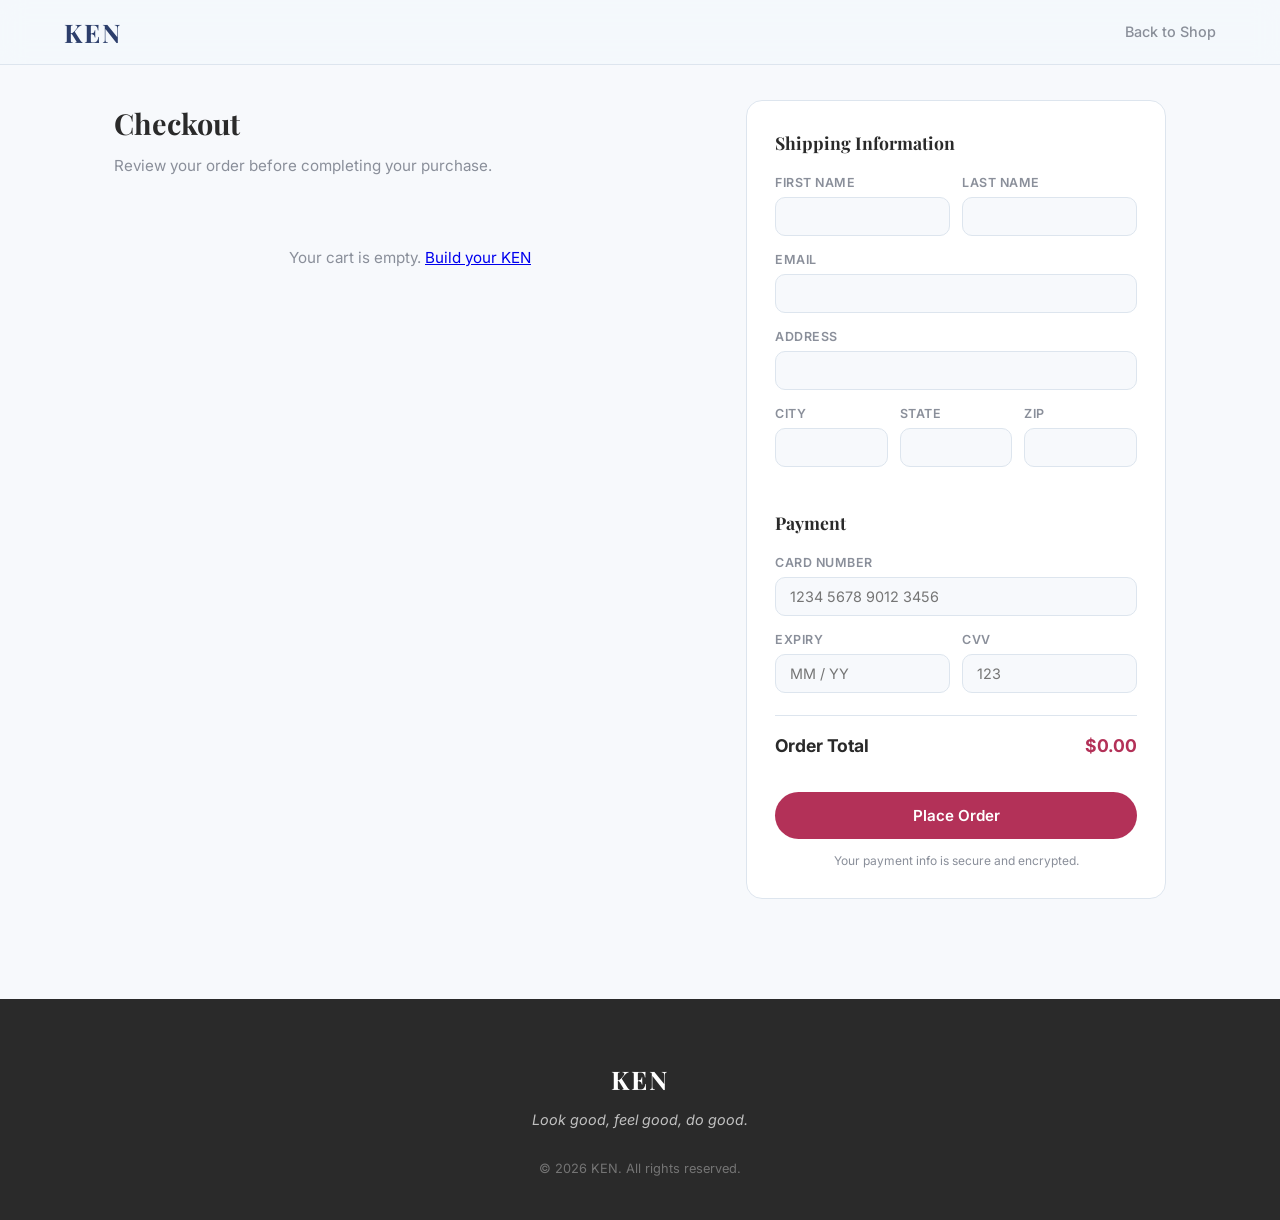
==== checkout.html @ da059046 "Initial ken website" ====
<!DOCTYPE html>
<html lang="en">
<head>
  <meta charset="UTF-8">
  <meta name="viewport" content="width=device-width, initial-scale=1.0">
  <title>Checkout — KEN</title>
  <link rel="stylesheet" href="styles.css">
  <link rel="stylesheet" href="checkout.css">
  <link rel="preconnect" href="https://fonts.googleapis.com">
  <link href="https://fonts.googleapis.com/css2?family=Inter:wght@300;400;500;600;700;800&family=Playfair+Display:wght@600;700&display=swap" rel="stylesheet">
</head>
<body>

  <!-- SVG Icon Definitions -->
  <svg xmlns="http://www.w3.org/2000/svg" style="display:none">
    <symbol id="icon-spritz" viewBox="0 0 24 24" fill="none" stroke="currentColor" stroke-width="1.8" stroke-linecap="round" stroke-linejoin="round">
      <path d="M12 2v4"/><rect x="9" y="6" width="6" height="3" rx="1"/><path d="M10 9v1a2 2 0 0 0-2 2v7a3 3 0 0 0 3 3h2a3 3 0 0 0 3-3v-7a2 2 0 0 0-2-2V9"/><path d="M7 3l2 2"/><path d="M17 3l-2 2"/>
    </symbol>
    <symbol id="icon-applicator" viewBox="0 0 24 24" fill="none" stroke="currentColor" stroke-width="1.8" stroke-linecap="round" stroke-linejoin="round">
      <path d="M12 14v6"/><rect x="10" y="20" width="4" height="2" rx="1"/><path d="M12 14v-2"/><ellipse cx="12" cy="7" rx="2.5" ry="5"/><path d="M9.5 6a5 5 0 0 1 5 0"/><path d="M9.5 9a5 5 0 0 1 5 0"/>
    </symbol>
    <symbol id="icon-pump" viewBox="0 0 24 24" fill="none" stroke="currentColor" stroke-width="1.8" stroke-linecap="round" stroke-linejoin="round">
      <path d="M12 2v3"/><path d="M10 5h4"/><path d="M12 5v3"/><rect x="8" y="8" width="8" height="3" rx="1"/><path d="M9 11v2a1 1 0 0 0-1 1v5a4 4 0 0 0 4 4h0a4 4 0 0 0 4-4v-5a1 1 0 0 0-1-1v-2"/>
    </symbol>
    <symbol id="icon-stick" viewBox="0 0 24 24" fill="none" stroke="currentColor" stroke-width="1.8" stroke-linecap="round" stroke-linejoin="round">
      <path d="M9 2h6v3l-1 1h-4l-1-1V2z"/><rect x="9" y="6" width="6" height="10" rx="1"/><path d="M9 16l-1 1v3a2 2 0 0 0 2 2h4a2 2 0 0 0 2-2v-3l-1-1"/><path d="M9 10h6"/>
    </symbol>
    <symbol id="icon-spoolie" viewBox="0 0 24 24" fill="none" stroke="currentColor" stroke-width="1.8" stroke-linecap="round" stroke-linejoin="round">
      <path d="M12 12v8"/><rect x="10" y="20" width="4" height="2" rx="1"/><ellipse cx="12" cy="6" rx="3" ry="5"/><path d="M10 4l4 4"/><path d="M10 6l4 4"/><path d="M10 8l3 3"/><path d="M14 4l-4 4"/><path d="M14 6l-4 4"/>
    </symbol>
    <symbol id="icon-pod" viewBox="0 0 24 24" fill="none" stroke="currentColor" stroke-width="1.8" stroke-linecap="round" stroke-linejoin="round">
      <rect x="6" y="4" width="12" height="16" rx="3"/><path d="M6 10h12"/><path d="M10 4v6"/><circle cx="15" cy="7" r="0.8" fill="currentColor" stroke="none"/>
    </symbol>
  </svg>

  <!-- Navigation -->
  <nav class="navbar">
    <div class="nav-container">
      <a href="index.html" class="logo">KEN</a>
      <ul class="nav-links">
        <li><a href="index.html">Back to Shop</a></li>
      </ul>
    </div>
  </nav>

  <main class="checkout-page">
    <div class="checkout-layout">

      <!-- Left: Order Review -->
      <div class="checkout-items">
        <h2 class="section-title" style="text-align:left;font-size:1.8rem;">Checkout</h2>
        <p class="checkout-subtitle">Review your order before completing your purchase.</p>

        <div class="checkout-cart" id="checkout-cart">
          <p class="cart-empty">Your cart is empty. <a href="index.html#build">Build your KEN</a></p>
        </div>
      </div>

      <!-- Right: Payment Form -->
      <div class="checkout-form-wrap">
        <div class="checkout-form-card">
          <h3>Shipping Information</h3>
          <form id="checkout-form">
            <div class="form-row">
              <div class="form-group">
                <label for="first-name">First Name</label>
                <input type="text" id="first-name" required>
              </div>
              <div class="form-group">
                <label for="last-name">Last Name</label>
                <input type="text" id="last-name" required>
              </div>
            </div>
            <div class="form-group">
              <label for="email">Email</label>
              <input type="email" id="email" required>
            </div>
            <div class="form-group">
              <label for="address">Address</label>
              <input type="text" id="address" required>
            </div>
            <div class="form-row">
              <div class="form-group">
                <label for="city">City</label>
                <input type="text" id="city" required>
              </div>
              <div class="form-group">
                <label for="state">State</label>
                <input type="text" id="state" required>
              </div>
              <div class="form-group">
                <label for="zip">Zip</label>
                <input type="text" id="zip" required>
              </div>
            </div>

            <h3 style="margin-top:28px;">Payment</h3>
            <div class="form-group">
              <label for="card-number">Card Number</label>
              <input type="text" id="card-number" placeholder="1234 5678 9012 3456" required>
            </div>
            <div class="form-row">
              <div class="form-group">
                <label for="expiry">Expiry</label>
                <input type="text" id="expiry" placeholder="MM / YY" required>
              </div>
              <div class="form-group">
                <label for="cvv">CVV</label>
                <input type="text" id="cvv" placeholder="123" required>
              </div>
            </div>

            <div class="checkout-total-bar">
              <span>Order Total</span>
              <span class="checkout-total" id="checkout-total">$0.00</span>
            </div>

            <button type="submit" class="btn btn-pink btn-full">Place Order</button>
            <p class="checkout-secure">Your payment info is secure and encrypted.</p>
          </form>
        </div>
      </div>
    </div>
  </main>

  <!-- Order Confirmation Overlay -->
  <div class="confirm-overlay" id="confirm-overlay">
    <div class="confirm-card">
      <div class="confirm-check">
        <svg width="48" height="48" viewBox="0 0 24 24" fill="none" stroke="#2c3e6b" stroke-width="2.5" stroke-linecap="round" stroke-linejoin="round">
          <path d="M20 6L9 17l-5-5"/>
        </svg>
      </div>
      <h2>Order Confirmed!</h2>
      <p>Thank you for your purchase. Your custom KEN is on its way.</p>
      <a href="index.html" class="btn btn-pink">Back to Home</a>
    </div>
  </div>

  <!-- Footer -->
  <footer class="footer">
    <div class="footer-content">
      <div class="footer-brand">
        <span class="logo">KEN</span>
        <p>Look good, feel good, do good.</p>
      </div>
      <p class="footer-copy">&copy; 2026 KEN. All rights reserved.</p>
    </div>
  </footer>

  <script src="checkout.js"></script>
</body>
</html>
---- styles.css ----
/* ===== Reset & Base ===== */
*, *::before, *::after {
  margin: 0;
  padding: 0;
  box-sizing: border-box;
}

:root {
  --color-bg: #f7f9fc;
  --color-surface: #ffffff;
  --color-text: #2a2a2a;
  --color-text-muted: #8a8f9a;
  --color-pink: #2c3e6b;
  --color-pink-light: #eaf0f7;
  --color-pink-hover: #243356;
  --color-blue: #b4d5ed;
  --color-blue-dark: #2c3e6b;
  --color-blue-light: #e6eff7;
  --color-border: #dde5ee;
  --color-rose: #b33158;
  --color-rose-light: #fceef2;
  --color-gradient: linear-gradient(135deg, #2c3e6b, #b4d5ed);
  --radius: 16px;
  --radius-sm: 10px;
  --shadow-sm: 0 1px 3px rgba(27, 42, 74, 0.08);
  --shadow-md: 0 4px 20px rgba(27, 42, 74, 0.12);
  --shadow-lg: 0 8px 32px rgba(27, 42, 74, 0.16);
  --font-body: 'Inter', -apple-system, sans-serif;
  --font-display: 'Playfair Display', Georgia, serif;
}

html {
  scroll-behavior: smooth;
}

body {
  font-family: var(--font-body);
  background: var(--color-bg);
  color: var(--color-text);
  line-height: 1.6;
  -webkit-font-smoothing: antialiased;
}

/* ===== Navbar ===== */
.navbar {
  position: fixed;
  top: 0;
  left: 0;
  right: 0;
  z-index: 100;
  background: rgba(244, 248, 252, 0.85);
  backdrop-filter: blur(12px);
  border-bottom: 1px solid var(--color-border);
}

.nav-container {
  max-width: 1200px;
  margin: 0 auto;
  padding: 0 24px;
  height: 64px;
  display: flex;
  align-items: center;
  justify-content: space-between;
}

.logo {
  font-family: var(--font-display);
  font-size: 1.6rem;
  font-weight: 700;
  color: #2c3e6b;
  text-decoration: none;
  letter-spacing: 2px;
}

.nav-links {
  list-style: none;
  display: flex;
  gap: 32px;
}

.nav-links a {
  text-decoration: none;
  color: var(--color-text-muted);
  font-size: 0.9rem;
  font-weight: 500;
  transition: color 0.2s;
}

.nav-links a:hover {
  color: var(--color-rose);
}

.nav-cta {
  background: var(--color-rose);
  color: white;
  text-decoration: none;
  padding: 8px 20px;
  border-radius: 100px;
  font-size: 0.85rem;
  font-weight: 600;
  transition: opacity 0.2s;
}

.nav-cta:hover {
  opacity: 0.9;
}

/* ===== Hero ===== */
.hero {
  min-height: 100vh;
  display: flex;
  align-items: center;
  justify-content: center;
  padding: 100px 24px 60px;
  max-width: 1200px;
  margin: 0 auto;
  gap: 60px;
}

.hero-content {
  flex: 1;
  max-width: 540px;
}

.hero-tagline {
  font-size: 0.85rem;
  font-weight: 600;
  text-transform: uppercase;
  letter-spacing: 3px;
  color: var(--color-rose);
  margin-bottom: 16px;
}

.hero-title {
  font-family: var(--font-display);
  font-size: 4rem;
  font-weight: 700;
  line-height: 1.1;
  margin-bottom: 20px;
}

.brand-accent {
  color: #2c3e6b;
}

.hero-subtitle {
  font-size: 1.15rem;
  color: var(--color-text-muted);
  line-height: 1.7;
  margin-bottom: 16px;
  max-width: 460px;
}

.hero-motto {
  font-family: var(--font-display);
  font-size: 1.1rem;
  font-style: italic;
  color: var(--color-rose);
  margin-bottom: 32px;
}

.btn {
  display: inline-block;
  padding: 14px 32px;
  border-radius: 100px;
  font-size: 0.95rem;
  font-weight: 600;
  text-decoration: none;
  cursor: pointer;
  border: none;
  transition: all 0.2s;
  font-family: var(--font-body);
}

.btn-primary {
  background: var(--color-gradient);
  color: white;
}

.btn-primary:hover {
  opacity: 0.9;
  transform: translateY(-1px);
  box-shadow: var(--shadow-md);
}

.btn-pink {
  background: var(--color-rose);
  color: white;
}

.btn-pink:hover {
  background: #d4627e;
  transform: translateY(-1px);
  box-shadow: 0 4px 20px rgba(224, 115, 142, 0.3);
}

.btn-full {
  width: 100%;
  text-align: center;
}

/* Hero product visual — Interactive Explorer */
.hero-visual {
  flex: 1;
  display: flex;
  justify-content: center;
  align-items: center;
}

.product-explorer {
  position: relative;
  width: 360px;
  height: 360px;
  cursor: pointer;
}

/* Rotating rings */
.explorer-ring {
  position: absolute;
  top: 50%;
  left: 50%;
  width: 280px;
  height: 280px;
  transform: translate(-50%, -50%);
  border: 1.5px solid rgba(44, 62, 107, 0.12);
  border-radius: 50%;
  animation: spin-ring 30s linear infinite;
}

.explorer-ring.ring-2 {
  width: 320px;
  height: 320px;
  border: 1px dashed rgba(224, 115, 142, 0.2);
  animation: spin-ring 45s linear infinite reverse;
}

@keyframes spin-ring {
  from { transform: translate(-50%, -50%) rotate(0deg); }
  to { transform: translate(-50%, -50%) rotate(360deg); }
}

/* Center core */
.explorer-core {
  position: absolute;
  top: 50%;
  left: 50%;
  transform: translate(-50%, -50%);
  width: 90px;
  height: 90px;
  background: #2c3e6b;
  border-radius: 50%;
  display: flex;
  align-items: center;
  justify-content: center;
  color: white;
  font-family: var(--font-display);
  font-weight: 700;
  font-size: 1.1rem;
  letter-spacing: 3px;
  z-index: 10;
  box-shadow: 0 0 0 6px rgba(44, 62, 107, 0.1), 0 8px 30px rgba(44, 62, 107, 0.25);
  transition: transform 0.3s, box-shadow 0.3s;
}

.explorer-core:hover {
  transform: translate(-50%, -50%) scale(1.08);
  box-shadow: 0 0 0 8px rgba(224, 115, 142, 0.15), 0 12px 40px rgba(44, 62, 107, 0.3);
}

/* Orbiting modules */
.orbit-module {
  position: absolute;
  width: 54px;
  height: 54px;
  border-radius: 50%;
  background: var(--color-rose-light);
  border: 2px solid var(--color-rose);
  display: flex;
  align-items: center;
  justify-content: center;
  color: var(--color-rose);
  z-index: 5;
  cursor: pointer;
  transition: all 0.3s cubic-bezier(0.16, 1, 0.3, 1);
  box-shadow: 0 2px 8px rgba(0,0,0,0.06);
}

.orbit-module svg {
  width: 26px;
  height: 26px;
}

.orbit-module:hover {
  transform: scale(1.3) !important;
  background: #2c3e6b;
  border-color: #2c3e6b;
  color: white;
  box-shadow: 0 0 0 4px rgba(44, 62, 107, 0.15), 0 8px 24px rgba(44, 62, 107, 0.25);
  z-index: 20;
}

.orbit-module.popped {
  animation: pop-bounce 0.5s cubic-bezier(0.16, 1, 0.3, 1);
}

@keyframes pop-bounce {
  0% { transform: scale(1); }
  40% { transform: scale(1.4); }
  70% { transform: scale(0.95); }
  100% { transform: scale(1); }
}

/* Tooltip */
.module-tooltip {
  position: absolute;
  background: #2c3e6b;
  color: white;
  padding: 6px 14px;
  border-radius: 100px;
  font-size: 0.78rem;
  font-weight: 600;
  white-space: nowrap;
  pointer-events: none;
  opacity: 0;
  transform: translateX(-50%) translateY(8px);
  transition: opacity 0.2s, transform 0.2s;
  z-index: 30;
  letter-spacing: 0.3px;
}

.module-tooltip.visible {
  opacity: 1;
  transform: translateX(-50%) translateY(0);
}

/* Connector lines from core to modules */
.orbit-connector {
  position: absolute;
  top: 50%;
  left: 50%;
  height: 1px;
  background: linear-gradient(90deg, rgba(44,62,107,0.15), rgba(224,115,142,0.15));
  transform-origin: 0 0;
  z-index: 1;
  pointer-events: none;
}

/* ===== How It Works ===== */
.how-it-works {
  padding: 100px 24px;
  max-width: 1000px;
  margin: 0 auto;
}

.section-title {
  font-family: var(--font-display);
  font-size: 2.4rem;
  text-align: center;
  margin-bottom: 8px;
}

.section-subtitle {
  text-align: center;
  color: var(--color-text-muted);
  font-size: 1.05rem;
  margin-bottom: 56px;
}

.steps {
  display: grid;
  grid-template-columns: repeat(3, 1fr);
  gap: 40px;
}

.step {
  text-align: center;
  padding: 32px 20px;
}

.step-number {
  width: 48px;
  height: 48px;
  border-radius: 50%;
  background: var(--color-gradient);
  color: white;
  display: inline-flex;
  align-items: center;
  justify-content: center;
  font-weight: 700;
  font-size: 1.1rem;
  margin-bottom: 20px;
}

.step:nth-child(2) .step-number {
  background: var(--color-rose);
}

.step h3 {
  font-size: 1.1rem;
  font-weight: 600;
  margin-bottom: 10px;
}

.step p {
  color: var(--color-text-muted);
  font-size: 0.95rem;
  line-height: 1.6;
}

/* ===== Module Showcase ===== */
.modules-showcase {
  padding: 100px 24px;
  max-width: 1100px;
  margin: 0 auto;
}

.module-grid {
  display: grid;
  grid-template-columns: repeat(3, 1fr);
  gap: 24px;
}

.module-card {
  background: var(--color-surface);
  border: 1px solid var(--color-border);
  border-radius: var(--radius);
  padding: 32px 24px;
  text-align: center;
  transition: transform 0.2s, box-shadow 0.2s;
}

.module-card:hover {
  transform: translateY(-4px);
  box-shadow: var(--shadow-md);
  border-color: var(--color-rose);
}

.module-card:nth-child(even) {
  border-top: 3px solid var(--color-rose-light);
}

.module-card:nth-child(odd) {
  border-top: 3px solid var(--color-blue-light);
}

.module-icon {
  margin-bottom: 16px;
  color: #2c3e6b;
}

.module-icon svg {
  width: 36px;
  height: 36px;
}

.module-card h3 {
  font-size: 1.05rem;
  font-weight: 600;
  margin-bottom: 8px;
}

.module-card p {
  color: var(--color-text-muted);
  font-size: 0.9rem;
  line-height: 1.6;
}

/* ===== Customizer (Drag & Drop) ===== */
.customizer {
  padding: 100px 24px;
  max-width: 1200px;
  margin: 0 auto;
}

.customizer-layout {
  display: grid;
  grid-template-columns: 280px 1fr 300px;
  gap: 32px;
  margin-top: 20px;
  align-items: start;
}

/* Left: Draggable module tray */
.module-tray {
  display: flex;
  flex-direction: column;
  gap: 10px;
}

.module-tray h3 {
  font-family: var(--font-display);
  font-size: 1.1rem;
  margin-bottom: 8px;
  color: var(--color-text);
}

.drag-module {
  display: flex;
  align-items: center;
  gap: 12px;
  padding: 14px 16px;
  background: var(--color-surface);
  border: 2px solid var(--color-border);
  border-radius: var(--radius-sm);
  cursor: grab;
  transition: all 0.2s;
  user-select: none;
}

.drag-module:active {
  cursor: grabbing;
}

.drag-module:hover {
  border-color: var(--color-rose);
  box-shadow: var(--shadow-sm);
}


.drag-module .drag-icon {
  flex-shrink: 0;
  color: #2c3e6b;
  display: flex;
  align-items: center;
  justify-content: center;
}

.drag-module .drag-icon svg {
  width: 22px;
  height: 22px;
}

.drag-module .drag-info {
  flex: 1;
  min-width: 0;
}

.drag-module .drag-info h4 {
  font-size: 0.85rem;
  font-weight: 600;
  margin-bottom: 1px;
}

.drag-module .drag-info span {
  font-size: 0.75rem;
  color: var(--color-text-muted);
}

.drag-module .drag-handle {
  color: var(--color-text-muted);
  font-size: 0.8rem;
  flex-shrink: 0;
}

/* Center: Product diagram */
.product-diagram {
  display: flex;
  flex-direction: column;
  align-items: center;
}

.product-diagram h3 {
  font-family: var(--font-display);
  font-size: 1.1rem;
  margin-bottom: 16px;
  text-align: center;
}

.diagram-hint {
  font-size: 0.8rem;
  color: var(--color-text-muted);
  margin-bottom: 20px;
  text-align: center;
}

.product-body {
  position: relative;
  width: 260px;
  display: flex;
  flex-direction: column;
  align-items: center;
}

/* Keychain ring */
.keychain-ring {
  width: 40px;
  height: 28px;
  border: 3px solid var(--color-rose);
  border-radius: 50%;
  margin-bottom: -6px;
  z-index: 1;
}

/* The KEN body */
.ken-body {
  width: 140px;
  background: #2c3e6b;
  border-radius: 70px 70px 24px 24px;
  display: flex;
  flex-direction: column;
  align-items: center;
  padding: 28px 10px 20px;
  gap: 8px;
  box-shadow: 0 8px 32px rgba(27, 42, 74, 0.25), inset 0 1px 0 rgba(255,255,255,0.3);
  position: relative;
}

.ken-body-label {
  font-family: var(--font-display);
  font-weight: 700;
  font-size: 1rem;
  color: white;
  letter-spacing: 3px;
  margin-bottom: 8px;
  text-shadow: 0 1px 4px rgba(0,0,0,0.2);
}

/* Drop slots on the product */
.drop-slot {
  width: 100px;
  height: 60px;
  border: 2px dashed rgba(255,255,255,0.5);
  border-radius: 12px;
  display: flex;
  align-items: center;
  justify-content: center;
  transition: all 0.25s;
  background: rgba(255,255,255,0.1);
  position: relative;
}

.drop-slot .slot-label {
  font-size: 0.65rem;
  color: rgba(255,255,255,0.6);
  text-transform: uppercase;
  letter-spacing: 1px;
  font-weight: 500;
}

.drop-slot.drag-over {
  border-color: white;
  background: rgba(255,255,255,0.25);
  transform: scale(1.05);
  box-shadow: 0 0 20px rgba(255,255,255,0.3);
}

.drop-slot.filled {
  border-style: solid;
  border-color: rgba(255,255,255,0.7);
  background: rgba(255,255,255,0.2);
  cursor: pointer;
}

.drop-slot.filled:hover {
  background: rgba(255, 50, 50, 0.2);
  border-color: rgba(255, 100, 100, 0.7);
}

.drop-slot.filled:hover .remove-hint {
  opacity: 1;
}

.slot-content {
  display: flex;
  align-items: center;
  gap: 5px;
  color: white;
  font-weight: 600;
  font-size: 0.72rem;
  white-space: nowrap;
}

.slot-content .slot-icon {
  width: 20px;
  height: 20px;
  flex-shrink: 0;
}

.remove-hint {
  position: absolute;
  top: -8px;
  right: -8px;
  width: 20px;
  height: 20px;
  background: #ff4757;
  color: white;
  border-radius: 50%;
  font-size: 0.7rem;
  display: flex;
  align-items: center;
  justify-content: center;
  opacity: 0;
  transition: opacity 0.2s;
  font-weight: 700;
}

/* "I already have a KEN" toggle */
.own-ken-toggle {
  display: flex;
  align-items: center;
  gap: 10px;
  cursor: pointer;
  padding: 10px 14px;
  background: var(--color-blue-light);
  border-radius: var(--radius-sm);
  margin-bottom: 16px;
  user-select: none;
  transition: background 0.2s;
}

.own-ken-toggle:hover {
  background: var(--color-pink-light);
}

.own-ken-toggle input {
  display: none;
}

.toggle-switch {
  width: 36px;
  height: 20px;
  background: var(--color-border);
  border-radius: 10px;
  position: relative;
  flex-shrink: 0;
  transition: background 0.2s;
}

.toggle-switch::after {
  content: '';
  position: absolute;
  top: 2px;
  left: 2px;
  width: 16px;
  height: 16px;
  border-radius: 50%;
  background: white;
  transition: transform 0.2s;
  box-shadow: 0 1px 3px rgba(0,0,0,0.15);
}

.own-ken-toggle input:checked + .toggle-switch {
  background: var(--color-rose);
}

.own-ken-toggle input:checked + .toggle-switch::after {
  transform: translateX(16px);
}

.toggle-text {
  font-size: 0.82rem;
  font-weight: 500;
  color: var(--color-text);
}

.core-line.hidden {
  text-decoration: line-through;
  opacity: 0.4;
}

/* Right: Order summary */
.order-summary {
  position: sticky;
  top: 88px;
  background: var(--color-surface);
  border: 1px solid var(--color-border);
  border-radius: var(--radius);
  padding: 28px;
  box-shadow: var(--shadow-sm);
}

.order-summary h3 {
  font-family: var(--font-display);
  font-size: 1.2rem;
  margin-bottom: 20px;
  text-align: center;
}

.summary {
  margin-bottom: 20px;
}

.summary-line {
  display: flex;
  justify-content: space-between;
  padding: 6px 0;
  font-size: 0.9rem;
  color: var(--color-text-muted);
}

.summary-modules .summary-line {
  font-size: 0.85rem;
}

.summary-divider {
  height: 1px;
  background: var(--color-border);
  margin: 12px 0;
}

.summary-total {
  display: flex;
  justify-content: space-between;
  font-size: 1.1rem;
  font-weight: 700;
}

.total-price {
  color: var(--color-rose);
}

.build-note {
  text-align: center;
  font-size: 0.8rem;
  color: var(--color-text-muted);
  margin-top: 12px;
}

.reset-btn {
  display: block;
  width: 100%;
  margin-top: 10px;
  padding: 10px;
  background: none;
  border: 1px solid var(--color-border);
  border-radius: 100px;
  font-size: 0.85rem;
  font-weight: 500;
  color: var(--color-text-muted);
  cursor: pointer;
  font-family: var(--font-body);
  transition: all 0.2s;
}

.reset-btn:hover {
  border-color: var(--color-rose);
  color: var(--color-rose);
}

/* Slot controls */
.slot-controls {
  display: flex;
  align-items: center;
  justify-content: center;
  gap: 16px;
  margin-top: 16px;
}

.slot-ctrl-btn {
  display: flex;
  align-items: center;
  gap: 6px;
  padding: 8px 14px;
  background: var(--color-surface);
  border: 1px solid var(--color-border);
  border-radius: 100px;
  cursor: pointer;
  font-family: var(--font-body);
  font-size: 0.78rem;
  font-weight: 500;
  color: var(--color-text-muted);
  transition: all 0.2s;
}

.slot-ctrl-btn:hover:not(:disabled) {
  border-color: var(--color-rose);
  color: var(--color-rose);
}

.slot-ctrl-btn:disabled {
  opacity: 0.35;
  cursor: not-allowed;
}

.slot-count-label {
  font-size: 0.8rem;
  color: var(--color-text-muted);
  font-weight: 500;
  min-width: 60px;
  text-align: center;
}

/* ===== Cart Button (Nav) ===== */
.cart-btn {
  position: relative;
  background: none;
  border: none;
  cursor: pointer;
  color: var(--color-text);
  padding: 6px;
  margin-left: 12px;
  transition: color 0.2s;
}

.cart-btn:hover {
  color: var(--color-rose);
}

.cart-count {
  position: absolute;
  top: -4px;
  right: -6px;
  background: var(--color-rose);
  color: white;
  font-size: 0.65rem;
  font-weight: 700;
  width: 18px;
  height: 18px;
  border-radius: 50%;
  display: flex;
  align-items: center;
  justify-content: center;
  opacity: 0;
  transition: opacity 0.2s;
}

.cart-count.visible {
  opacity: 1;
}

/* ===== Cart Panel ===== */
.cart-overlay {
  position: fixed;
  inset: 0;
  background: rgba(0,0,0,0.3);
  z-index: 300;
  opacity: 0;
  pointer-events: none;
  transition: opacity 0.3s;
}

.cart-overlay.open {
  opacity: 1;
  pointer-events: auto;
}

.cart-panel {
  position: fixed;
  top: 0;
  right: 0;
  bottom: 0;
  width: 380px;
  max-width: 90vw;
  background: var(--color-surface);
  z-index: 301;
  transform: translateX(100%);
  transition: transform 0.35s cubic-bezier(0.16, 1, 0.3, 1);
  display: flex;
  flex-direction: column;
  box-shadow: -4px 0 24px rgba(0,0,0,0.1);
}

.cart-panel.open {
  transform: translateX(0);
}

.cart-header {
  display: flex;
  align-items: center;
  justify-content: space-between;
  padding: 20px 24px;
  border-bottom: 1px solid var(--color-border);
}

.cart-header h3 {
  font-family: var(--font-display);
  font-size: 1.2rem;
}

.cart-close {
  background: none;
  border: none;
  font-size: 1.5rem;
  cursor: pointer;
  color: var(--color-text-muted);
  padding: 4px 8px;
  transition: color 0.2s;
}

.cart-close:hover {
  color: var(--color-text);
}

.cart-body {
  flex: 1;
  overflow-y: auto;
  padding: 24px;
}

.cart-empty {
  text-align: center;
  color: var(--color-text-muted);
  font-size: 0.95rem;
  padding: 40px 0;
}

.cart-item {
  display: flex;
  align-items: center;
  gap: 12px;
  padding: 14px 0;
  border-bottom: 1px solid var(--color-border);
}

.cart-item:last-child {
  border-bottom: none;
}

.cart-item-icon {
  width: 40px;
  height: 40px;
  border-radius: 50%;
  background: var(--color-blue-light);
  display: flex;
  align-items: center;
  justify-content: center;
  color: #2c3e6b;
  flex-shrink: 0;
}

.cart-item-icon svg {
  width: 20px;
  height: 20px;
}

.cart-item-info {
  flex: 1;
}

.cart-item-info h4 {
  font-size: 0.9rem;
  font-weight: 600;
  margin-bottom: 2px;
}

.cart-item-info span {
  font-size: 0.8rem;
  color: var(--color-text-muted);
}

.cart-item-price {
  font-weight: 600;
  font-size: 0.9rem;
  color: var(--color-text);
}

.cart-footer {
  padding: 20px 24px;
  border-top: 1px solid var(--color-border);
}

.cart-footer-total {
  display: flex;
  justify-content: space-between;
  font-size: 1.1rem;
  font-weight: 700;
  margin-bottom: 16px;
}

.cart-footer-total span:last-child {
  color: var(--color-rose);
}

/* Drag ghost */
.drag-ghost {
  position: fixed;
  pointer-events: none;
  z-index: 1000;
  opacity: 0.85;
  transform: rotate(3deg) scale(1.05);
}

/* ===== Footer ===== */
.footer {
  background: var(--color-text);
  color: rgba(255,255,255,0.7);
  padding: 60px 24px 40px;
  margin-top: 40px;
}

.footer-content {
  max-width: 1000px;
  margin: 0 auto;
  text-align: center;
}

.footer-brand .logo {
  color: white;
  display: block;
  margin-bottom: 8px;
}

.footer-brand p {
  font-style: italic;
  font-size: 0.9rem;
  margin-bottom: 28px;
}

.footer-links {
  display: flex;
  justify-content: center;
  gap: 32px;
  margin-bottom: 32px;
}

.footer-links a {
  color: rgba(255,255,255,0.6);
  text-decoration: none;
  font-size: 0.9rem;
  transition: color 0.2s;
}

.footer-links a:hover {
  color: white;
}

.footer-copy {
  font-size: 0.8rem;
  color: rgba(255,255,255,0.35);
}

/* ===== Toast ===== */
.toast {
  position: fixed;
  bottom: 32px;
  left: 50%;
  transform: translateX(-50%) translateY(100px);
  background: var(--color-rose);
  color: white;
  padding: 14px 32px;
  border-radius: 100px;
  font-weight: 600;
  font-size: 0.95rem;
  box-shadow: var(--shadow-lg);
  transition: transform 0.4s cubic-bezier(0.16, 1, 0.3, 1);
  z-index: 200;
}

.toast.show {
  transform: translateX(-50%) translateY(0);
}

/* ===== Responsive ===== */
@media (max-width: 1000px) {
  .customizer-layout {
    grid-template-columns: 1fr 1fr;
  }

  .product-diagram {
    order: -1;
    grid-column: 1 / -1;
  }

}

@media (max-width: 900px) {
  .hero {
    flex-direction: column;
    text-align: center;
    padding-top: 120px;
  }

  .hero-subtitle {
    max-width: 100%;
  }

  .hero-visual {
    order: -1;
  }

  .product-explorer {
    width: 280px;
    height: 280px;
  }

  .explorer-ring {
    width: 220px;
    height: 220px;
  }

  .explorer-ring.ring-2 {
    width: 250px;
    height: 250px;
  }

  .explorer-core {
    width: 70px;
    height: 70px;
    font-size: 0.9rem;
  }

  .orbit-module {
    width: 42px;
    height: 42px;
    font-size: 1.2rem;
  }

  .hero-title {
    font-size: 2.8rem;
  }

  .steps {
    grid-template-columns: 1fr;
    gap: 20px;
  }

  .module-grid {
    grid-template-columns: 1fr 1fr;
  }

  .nav-links {
    display: none;
  }
}

@media (max-width: 700px) {
  .customizer-layout {
    grid-template-columns: 1fr;
  }

  .product-diagram {
    order: 0;
  }

  .order-summary {
    position: static;
  }
}

@media (max-width: 600px) {
  .module-grid {
    grid-template-columns: 1fr;
  }

  .hero-title {
    font-size: 2.2rem;
  }

  .section-title {
    font-size: 1.8rem;
  }
}
---- checkout.css ----
/* ===== Checkout Layout ===== */
.checkout-page {
  max-width: 1100px;
  margin: 0 auto;
  padding: 100px 24px 60px;
}

.checkout-subtitle {
  color: var(--color-text-muted);
  font-size: 0.95rem;
  margin-bottom: 28px;
}

.checkout-layout {
  display: grid;
  grid-template-columns: 1fr 420px;
  gap: 40px;
  align-items: start;
}

/* Cart Items */
.checkout-cart {
  display: flex;
  flex-direction: column;
  gap: 16px;
}

.checkout-item {
  background: var(--color-surface);
  border: 1px solid var(--color-border);
  border-radius: var(--radius);
  padding: 20px;
}

.checkout-item-header {
  display: flex;
  justify-content: space-between;
  align-items: center;
  margin-bottom: 12px;
}

.checkout-item-header h4 {
  font-size: 1rem;
  font-weight: 600;
}

.checkout-item-price {
  font-weight: 700;
  color: var(--color-rose);
  font-size: 1rem;
}

.checkout-item-modules {
  display: flex;
  flex-wrap: wrap;
  gap: 8px;
}

.checkout-module-tag {
  display: flex;
  align-items: center;
  gap: 6px;
  padding: 6px 12px;
  background: var(--color-blue-light);
  border-radius: 100px;
  font-size: 0.8rem;
  font-weight: 500;
  color: #2c3e6b;
}

.checkout-module-tag svg {
  width: 16px;
  height: 16px;
}

.checkout-item-remove {
  background: none;
  border: none;
  color: var(--color-text-muted);
  font-size: 0.8rem;
  cursor: pointer;
  margin-top: 10px;
  padding: 4px 0;
  transition: color 0.2s;
}

.checkout-item-remove:hover {
  color: var(--color-rose);
}

/* Form */
.checkout-form-card {
  background: var(--color-surface);
  border: 1px solid var(--color-border);
  border-radius: var(--radius);
  padding: 28px;
  position: sticky;
  top: 88px;
}

.checkout-form-card h3 {
  font-family: var(--font-display);
  font-size: 1.1rem;
  margin-bottom: 16px;
}

.form-row {
  display: flex;
  gap: 12px;
}

.form-group {
  flex: 1;
  margin-bottom: 14px;
}

.form-group label {
  display: block;
  font-size: 0.78rem;
  font-weight: 600;
  color: var(--color-text-muted);
  margin-bottom: 4px;
  text-transform: uppercase;
  letter-spacing: 0.5px;
}

.form-group input {
  width: 100%;
  padding: 10px 14px;
  border: 1.5px solid var(--color-border);
  border-radius: var(--radius-sm);
  font-size: 0.9rem;
  font-family: var(--font-body);
  transition: border-color 0.2s;
  background: var(--color-bg);
}

.form-group input:focus {
  outline: none;
  border-color: #2c3e6b;
}

.checkout-total-bar {
  display: flex;
  justify-content: space-between;
  align-items: center;
  padding: 16px 0;
  margin: 8px 0 16px;
  border-top: 1px solid var(--color-border);
  font-size: 1.1rem;
  font-weight: 700;
}

.checkout-total {
  color: var(--color-rose);
}

.checkout-secure {
  text-align: center;
  font-size: 0.75rem;
  color: var(--color-text-muted);
  margin-top: 12px;
}

/* Confirmation Overlay */
.confirm-overlay {
  position: fixed;
  inset: 0;
  background: rgba(0,0,0,0.4);
  z-index: 500;
  display: flex;
  align-items: center;
  justify-content: center;
  opacity: 0;
  pointer-events: none;
  transition: opacity 0.3s;
}

.confirm-overlay.show {
  opacity: 1;
  pointer-events: auto;
}

.confirm-card {
  background: white;
  border-radius: var(--radius);
  padding: 48px 40px;
  text-align: center;
  max-width: 420px;
  box-shadow: 0 16px 48px rgba(0,0,0,0.15);
  transform: scale(0.9);
  transition: transform 0.3s cubic-bezier(0.16, 1, 0.3, 1);
}

.confirm-overlay.show .confirm-card {
  transform: scale(1);
}

.confirm-check {
  width: 72px;
  height: 72px;
  border-radius: 50%;
  background: var(--color-blue-light);
  display: flex;
  align-items: center;
  justify-content: center;
  margin: 0 auto 20px;
}

.confirm-card h2 {
  font-family: var(--font-display);
  font-size: 1.6rem;
  margin-bottom: 8px;
}

.confirm-card p {
  color: var(--color-text-muted);
  font-size: 0.95rem;
  margin-bottom: 24px;
}

/* Responsive */
@media (max-width: 800px) {
  .checkout-layout {
    grid-template-columns: 1fr;
  }

  .checkout-form-card {
    position: static;
  }
}
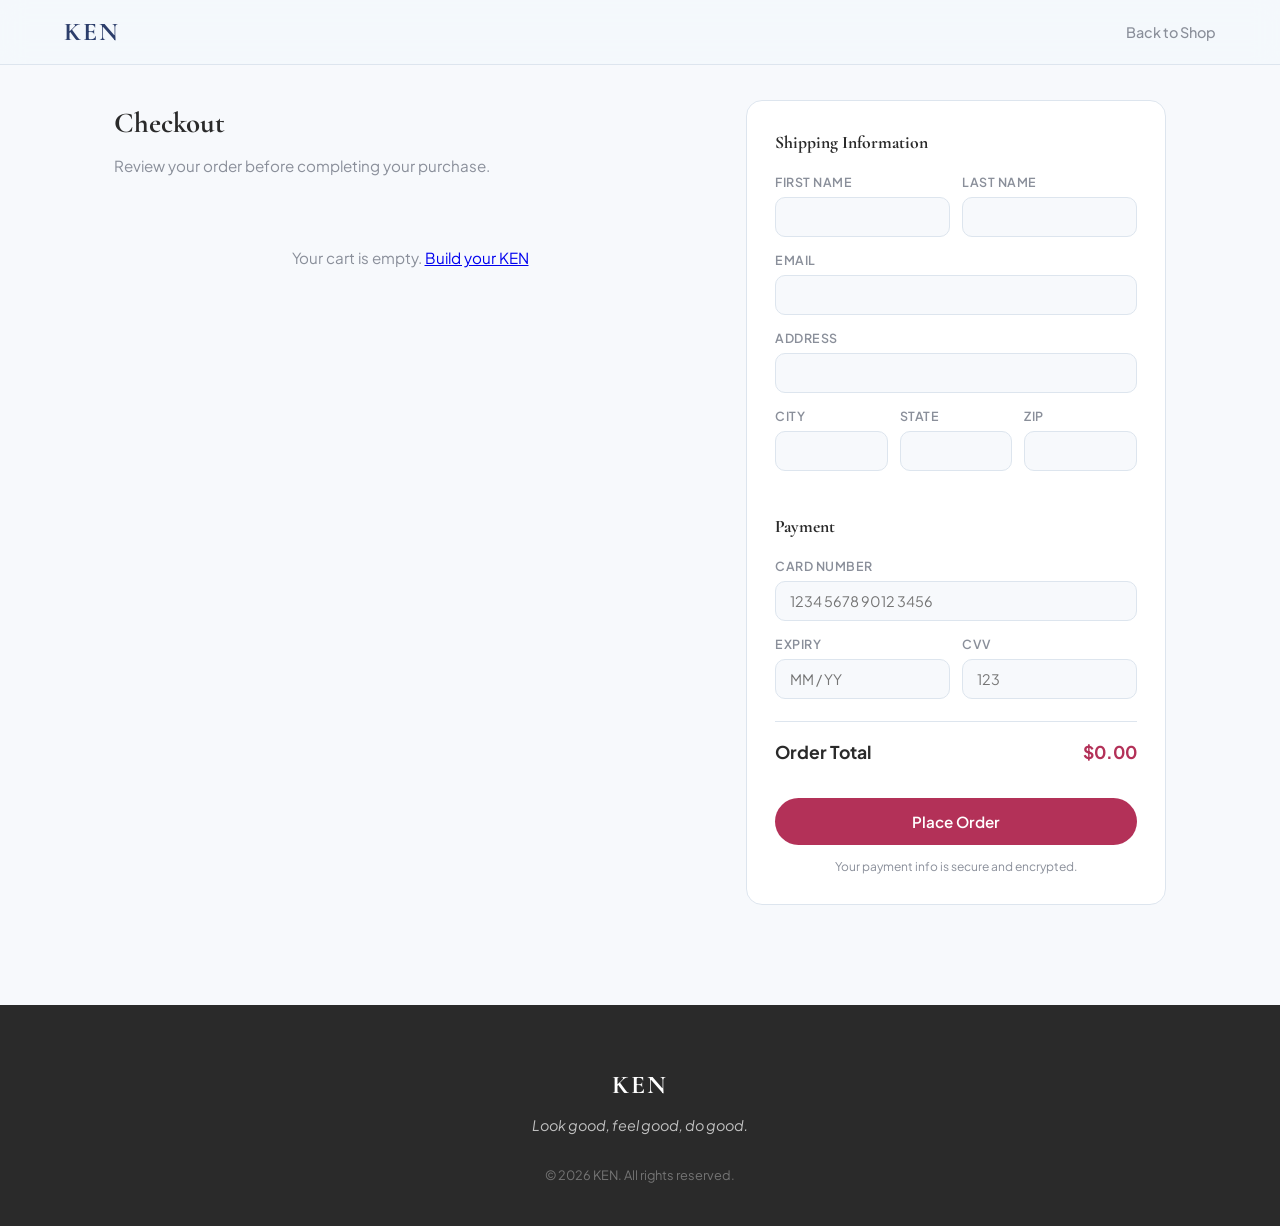
==== commit 8e1a1fbc: "updated finishing touches" ====
--- a/checkout.html
+++ b/checkout.html
@@ -7,7 +7,7 @@
   <link rel="stylesheet" href="styles.css">
   <link rel="stylesheet" href="checkout.css">
   <link rel="preconnect" href="https://fonts.googleapis.com">
-  <link href="https://fonts.googleapis.com/css2?family=Inter:wght@300;400;500;600;700;800&family=Playfair+Display:wght@600;700&display=swap" rel="stylesheet">
+  <link href="https://fonts.googleapis.com/css2?family=Plus+Jakarta+Sans:wght@300;400;500;600;700&family=Cormorant+Garamond:wght@500;600;700&display=swap" rel="stylesheet">
 </head>
 <body>
 
--- a/styles.css
+++ b/styles.css
@@ -25,8 +25,8 @@
   --shadow-sm: 0 1px 3px rgba(27, 42, 74, 0.08);
   --shadow-md: 0 4px 20px rgba(27, 42, 74, 0.12);
   --shadow-lg: 0 8px 32px rgba(27, 42, 74, 0.16);
-  --font-body: 'Inter', -apple-system, sans-serif;
-  --font-display: 'Playfair Display', Georgia, serif;
+  --font-body: 'Plus Jakarta Sans', -apple-system, sans-serif;
+  --font-display: 'Cormorant Garamond', Georgia, serif;
 }
 
 html {
@@ -381,18 +381,15 @@
   width: 48px;
   height: 48px;
   border-radius: 50%;
-  background: var(--color-gradient);
-  color: white;
+  background: transparent;
+  border: 2px solid var(--color-pink);
+  color: var(--color-pink);
   display: inline-flex;
   align-items: center;
   justify-content: center;
   font-weight: 700;
   font-size: 1.1rem;
   margin-bottom: 20px;
-}
-
-.step:nth-child(2) .step-number {
-  background: var(--color-rose);
 }
 
 .step h3 {
@@ -426,21 +423,13 @@
   border-radius: var(--radius);
   padding: 32px 24px;
   text-align: center;
-  transition: transform 0.2s, box-shadow 0.2s;
+  transition: transform 0.2s, box-shadow 0.2s, border-color 0.2s;
 }
 
 .module-card:hover {
   transform: translateY(-4px);
   box-shadow: var(--shadow-md);
-  border-color: var(--color-rose);
-}
-
-.module-card:nth-child(even) {
-  border-top: 3px solid var(--color-rose-light);
-}
-
-.module-card:nth-child(odd) {
-  border-top: 3px solid var(--color-blue-light);
+  border: 2px solid var(--color-rose);
 }
 
 .module-icon {
@@ -649,6 +638,26 @@
   border-color: rgba(255,255,255,0.7);
   background: rgba(255,255,255,0.2);
   cursor: pointer;
+}
+
+.drop-slot.filled.just-dropped {
+  animation: slotPop 0.4s cubic-bezier(0.175, 0.885, 0.32, 1.275);
+}
+
+@keyframes slotPop {
+  0% {
+    transform: scale(0.5);
+    opacity: 0;
+    background: rgba(255,255,255,0.5);
+  }
+  60% {
+    transform: scale(1.12);
+    opacity: 1;
+  }
+  100% {
+    transform: scale(1);
+    background: rgba(255,255,255,0.2);
+  }
 }
 
 .drop-slot.filled:hover {
@@ -1042,6 +1051,23 @@
   font-weight: 600;
   font-size: 0.9rem;
   color: var(--color-text);
+}
+
+.cart-item-remove {
+  background: none;
+  border: none;
+  color: var(--color-text-muted);
+  font-size: 1.2rem;
+  cursor: pointer;
+  padding: 4px 8px;
+  border-radius: 6px;
+  line-height: 1;
+  transition: background 0.15s, color 0.15s;
+}
+
+.cart-item-remove:hover {
+  background: var(--color-rose-light);
+  color: var(--color-rose);
 }
 
 .cart-footer {
